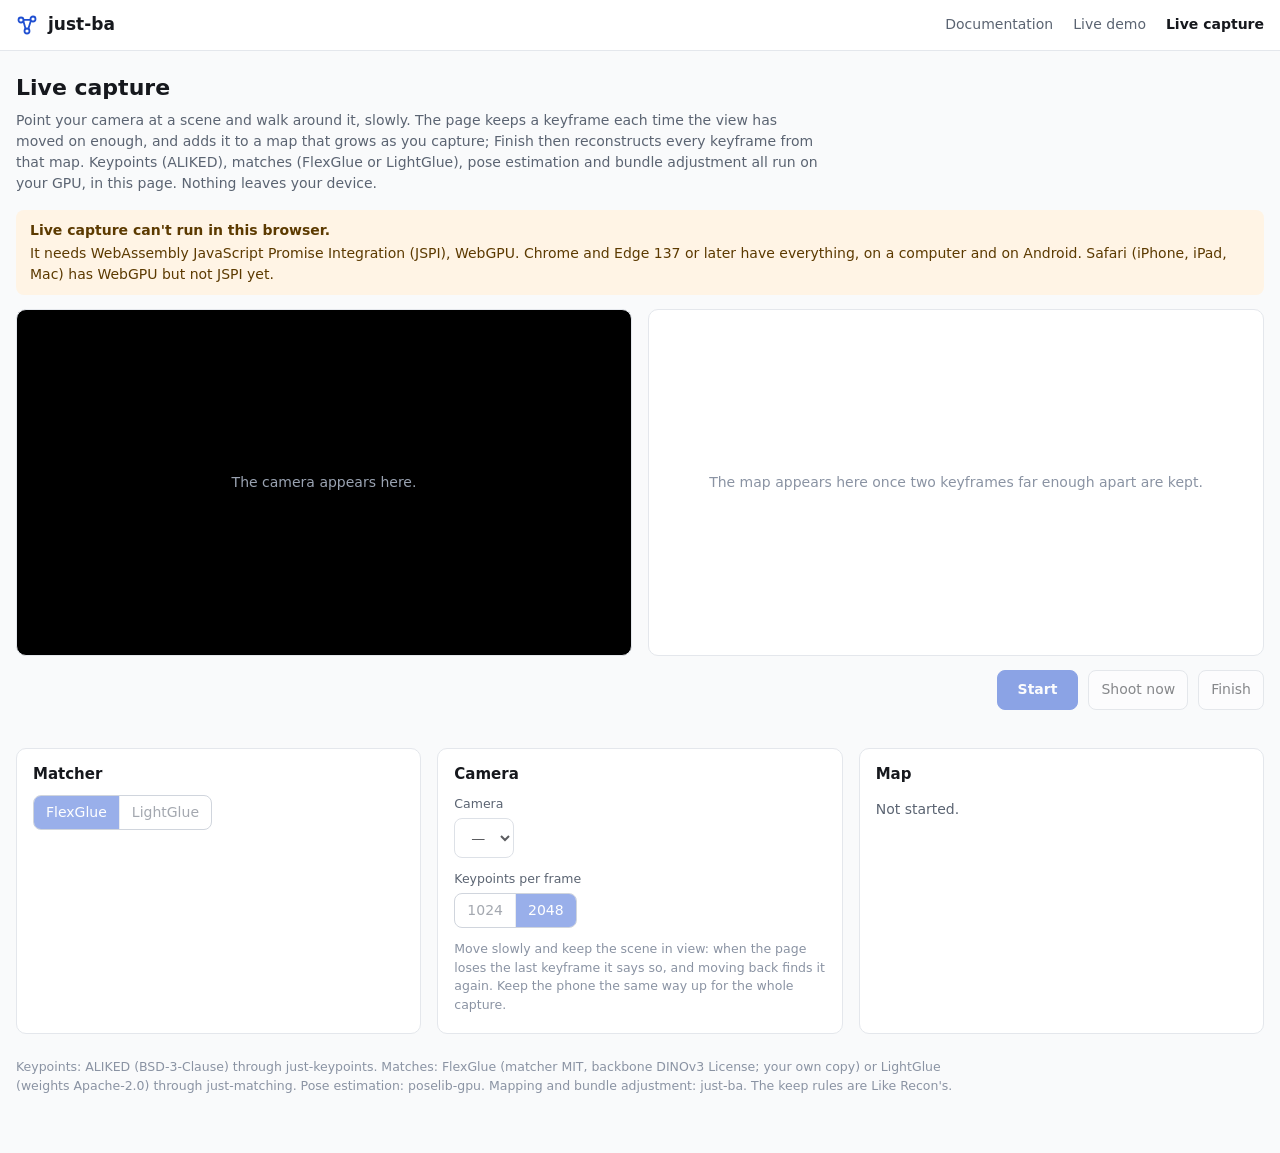
==== demo/web/capture.html @ 09629ef7 "Live capture: the visitor's camera, captured and reconstructed in the browser (D157) A second page b" ====
<!doctype html>
<html lang="en">
<head>
<meta charset="utf-8">
<meta name="viewport" content="width=device-width, initial-scale=1, viewport-fit=cover">
<meta name="color-scheme" content="light dark">
<title>Live capture · just-ba</title>
<meta name="description" content="Point your laptop's or phone's camera at a scene and move around it: the page keeps keyframes as you go and reconstructs them while you capture, on your GPU, in the browser.">
<link rel="modulepreload" href="jba_demo.js">
<style>
  :root {
    --page: #f9fafb; --panel: #ffffff; --text: #16181d; --body: #374151; --muted: #5b6472; --faint: #8a93a3;
    --line: #e4e7ec; --field: #d0d5dd; --empty: #eef0f3; --accent: #1f4fd1; --on-accent: #ffffff;
    --ok: #0f7a4a; --bad: #b42318; --warn-bg: #fff4e5; --warn-text: #5c3a00;
    --view: #ffffff; --point: #6b7280; --cam: #16181d; --cam-new: #d9480f; --kp: #ffd24a; --kp-in: #34d399;
    --sans: Inter, system-ui, -apple-system, "Segoe UI", sans-serif;
    --mono: "IBM Plex Mono", ui-monospace, SFMono-Regular, Menlo, Consolas, monospace;
  }
  @media (prefers-color-scheme: dark) {
    :root {
      --page: #0f1115; --panel: #161a20; --text: #eef0f3; --body: #c9ced6; --muted: #9aa3b2; --faint: #7c8594;
      --line: #262b33; --field: #343b46; --empty: #1c2128; --accent: #7aa2ff; --on-accent: #0f1115;
      --ok: #a5d6a7; --bad: #ff8a80; --warn-bg: #2a1d0c; --warn-text: #f3d9b1;
      --view: #0b0d11; --point: #8a93a3; --cam: #eef0f3; --cam-new: #ff8a50;
    }
  }
  * { box-sizing: border-box; }
  [hidden] { display: none !important; }
  body { margin: 0; background: var(--page); color: var(--body); font: 14px/1.5 var(--sans); }
  a { color: var(--accent); }

  .jb-skip { position: absolute; left: -9999px; top: 8px; z-index: 10; }
  .jb-skip:focus { left: 12px; background: var(--panel); padding: 6px 12px; border-radius: 6px; border: 1px solid var(--line); }
  .jb-top { border-bottom: 1px solid var(--line); background: var(--panel); }
  .jb-top-in { max-width: 1320px; margin: 0 auto; padding: 12px 16px; display: flex; flex-wrap: wrap; align-items: center; gap: 8px 20px; }
  .jb-top a { text-decoration: none; }
  .jb-top a:hover { text-decoration: underline; }
  a.jb-brand { display: flex; align-items: center; gap: 10px; color: var(--text); font-weight: 700; font-size: 17px; }
  a.jb-brand:hover { text-decoration: none; }
  .jb-brand svg { color: var(--accent); }
  .jb-grow { flex: 1 1 40px; }
  a.jb-toplink { font-size: 14px; color: var(--muted); }
  a.jb-toplink[aria-current="page"] { color: var(--text); font-weight: 600; }

  main { max-width: 1320px; margin: 0 auto; padding: 20px 16px 48px; }
  h1 { color: var(--text); font-size: 22px; margin: 0 0 6px; }
  h2 { color: var(--text); font-size: 15px; margin: 0 0 10px; }
  p { margin: 4px 0 10px; }
  .lede { color: var(--muted); max-width: 90ch; margin-bottom: 16px; }
  .notice { background: var(--warn-bg); color: var(--warn-text); border-radius: 8px; padding: 10px 14px; margin: 0 0 14px; }
  .notice strong { display: block; margin-bottom: 2px; }
  .panel { background: var(--panel); border: 1px solid var(--line); border-radius: 10px; padding: 14px 16px; margin-bottom: 16px; }
  .hint { color: var(--faint); font-size: 12.5px; margin: 4px 0 0; }
  .row { display: flex; gap: 8px; flex-wrap: wrap; align-items: center; }
  .muted { color: var(--muted); }
  button, select {
    font: inherit; color: var(--text); background: var(--panel); border: 1px solid var(--field); border-radius: 8px; padding: 7px 12px;
    min-height: 40px;
  }
  button { cursor: pointer; }
  button:hover:not(:disabled) { border-color: var(--faint); }
  button:disabled { opacity: 0.5; cursor: default; }
  button.primary { background: var(--accent); color: var(--on-accent); border-color: var(--accent); font-weight: 600; padding: 7px 20px; }
  .seg { display: inline-flex; border: 1px solid var(--field); border-radius: 8px; overflow: hidden; flex-wrap: wrap; }
  .seg label { padding: 6px 12px; cursor: pointer; border-right: 1px solid var(--field); user-select: none; }
  .seg label:last-child { border-right: 0; }
  .seg input { position: absolute; opacity: 0; pointer-events: none; }
  .seg label:has(input:checked) { background: var(--accent); color: var(--on-accent); }
  .seg label:has(input:disabled) { opacity: 0.45; cursor: default; }
  .seg label:has(input:focus-visible) { outline: 2px solid var(--accent); outline-offset: -2px; }
  .field { margin: 0 0 12px; }
  .field > .label { display: block; color: var(--muted); font-size: 12.5px; margin-bottom: 4px; }
  table { border-collapse: collapse; width: 100%; font-variant-numeric: tabular-nums; }
  td { padding: 4px 8px 4px 0; border-bottom: 1px solid var(--line); }
  td.n { text-align: right; font-family: var(--mono); font-size: 12.5px; color: var(--text); padding-right: 0; }
  tr:last-child td { border-bottom: 0; }
  progress { width: 100%; height: 8px; accent-color: var(--accent); }

  /* Camera and model side by side; on a narrow screen one at a time, under tabs. */
  .stage { display: grid; grid-template-columns: minmax(0, 1fr) minmax(0, 1fr); gap: 16px; align-items: start; }
  .tabs { display: none; margin-bottom: 10px; }
  .pane { position: relative; border: 1px solid var(--line); border-radius: 10px; overflow: hidden; background: #000; }
  .pane.model { background: var(--view); }
  .camera video, .camera canvas.overlay { display: block; width: 100%; height: auto; }
  .camera canvas.overlay { position: absolute; inset: 0; height: 100%; pointer-events: none; }
  .camera .placeholder { aspect-ratio: 16 / 9; display: flex; align-items: center; justify-content: center; color: #9aa3b2; padding: 16px; text-align: center; }
  #view { display: block; width: 100%; aspect-ratio: 16 / 9; touch-action: none; cursor: grab; }
  .chip { position: absolute; left: 10px; top: 10px; padding: 4px 10px; border-radius: 999px; font-size: 13px; font-weight: 600;
          background: rgba(0, 0, 0, 0.62); color: #fff; pointer-events: none; }
  .chip.kept { background: rgba(15, 122, 74, 0.9); }
  .chip.warn { background: rgba(180, 35, 24, 0.88); }
  .meter { position: absolute; left: 10px; right: 10px; bottom: 10px; height: 6px; border-radius: 3px; background: rgba(255, 255, 255, 0.25); pointer-events: none; }
  .meter i { display: block; height: 100%; border-radius: 3px; background: #fff; width: 0; transition: width 0.15s; }
  .meter b { position: absolute; top: -3px; width: 2px; height: 12px; background: var(--kp); }
  .stats { position: absolute; left: 10px; top: 8px; font-size: 12px; color: var(--muted); pointer-events: none; }
  .empty { position: absolute; inset: 0; display: flex; align-items: center; justify-content: center; color: var(--faint); pointer-events: none; padding: 16px; text-align: center; }

  .controls { display: flex; flex-wrap: wrap; align-items: center; gap: 10px; margin: 14px 0; }
  .controls .status { flex: 1 1 240px; color: var(--text); font-weight: 500; }
  .controls .status.error { color: var(--bad); }
  .strip { display: flex; gap: 6px; overflow-x: auto; padding-bottom: 4px; margin-bottom: 16px; min-height: 8px; }
  .strip canvas { flex: 0 0 auto; height: 54px; border-radius: 5px; background: var(--empty); outline: 2px solid transparent; }
  .strip canvas.placed { outline-color: var(--ok); }
  .strip canvas.unplaced { opacity: 0.45; }
  .cols { display: grid; grid-template-columns: repeat(3, minmax(0, 1fr)); gap: 16px; }
  .licence { max-height: 140px; overflow-y: auto; border: 1px solid var(--line); border-radius: 8px; padding: 8px 10px; font-size: 12.5px; color: var(--muted); margin: 8px 0; }
  .drop { border: 1.5px dashed var(--field); border-radius: 8px; padding: 12px; text-align: center; color: var(--faint); font-size: 12.5px; margin-top: 8px; }
  .drop.over { border-color: var(--accent); color: var(--accent); }
  .ok { color: var(--ok); font-weight: 600; }
  .credits { color: var(--faint); font-size: 12.5px; margin-top: 8px; max-width: 120ch; }

  @media (max-width: 1040px) { .cols { grid-template-columns: minmax(0, 1fr) minmax(0, 1fr); } }
  @media (max-width: 760px) {
    main { padding: 12px 12px 120px; }
    h1 { font-size: 19px; }
    .lede { font-size: 13px; }
    .stage { grid-template-columns: minmax(0, 1fr); }
    .tabs { display: inline-flex; }
    .stage[data-tab="camera"] .pane.model, .stage[data-tab="model"] .pane.camera { display: none; }
    #view { aspect-ratio: 3 / 4; }
    .cols { grid-template-columns: minmax(0, 1fr); }
    /* The buttons stay under the thumb. */
    .controls { position: fixed; left: 0; right: 0; bottom: 0; z-index: 5; margin: 0; padding: 10px 12px calc(10px + env(safe-area-inset-bottom));
                background: var(--panel); border-top: 1px solid var(--line); }
    .controls .status { order: -1; flex-basis: 100%; font-size: 13px; }
    .controls button { flex: 1 1 0; min-height: 46px; }
  }
</style>
</head>
<body>
<a class="jb-skip" href="#content">Skip to content</a>
<header class="jb-top">
  <div class="jb-top-in">
    <a class="jb-brand" href="../index.html">
      <svg width="22" height="22" viewBox="0 0 22 22" aria-hidden="true" fill="none" stroke="currentColor" stroke-width="1.8"><circle cx="5" cy="6" r="2.5"></circle><circle cx="17" cy="5" r="2.5"></circle><circle cx="11" cy="17" r="2.5"></circle><path d="M7.3 6.8 9.6 15M14.9 6.6 12.3 15M7.5 5.8h7"></path></svg>
      <span>just-ba</span>
    </a>
    <span class="jb-grow"></span>
    <a class="jb-toplink" href="../index.html">Documentation</a>
    <a class="jb-toplink" href="index.html">Live demo</a>
    <a class="jb-toplink" href="capture.html" aria-current="page">Live capture</a>
  </div>
</header>

<main id="content">
  <h1>Live capture</h1>
  <p class="lede">Point your camera at a scene and walk around it, slowly. The page keeps a keyframe each time the view has
    moved on enough, and adds it to a map that grows as you capture; Finish then reconstructs every keyframe from that
    map. Keypoints (ALIKED), matches (FlexGlue or LightGlue), pose estimation and bundle adjustment all run on your GPU,
    in this page. Nothing leaves your device.</p>
  <div id="unsupported" class="notice" hidden></div>
  <div id="notice" class="notice" hidden></div>

  <div class="seg tabs" id="tabs">
    <label><input type="radio" name="tab" value="camera" checked>Camera</label>
    <label><input type="radio" name="tab" value="model">Model</label>
  </div>
  <div class="stage" id="stage" data-tab="camera">
    <div class="pane camera">
      <video id="video" playsinline muted hidden></video>
      <canvas id="overlay" class="overlay" hidden></canvas>
      <div id="placeholder" class="placeholder">The camera appears here.</div>
      <div id="chip" class="chip" hidden></div>
      <div id="meter" class="meter" hidden title="How much of the last keyframe is still in view; a keyframe is kept near the mark"><i></i><b></b></div>
    </div>
    <div class="pane model">
      <canvas id="view"></canvas>
      <div id="stats" class="stats"></div>
      <div id="empty" class="empty">The map appears here once two keyframes far enough apart are kept.</div>
    </div>
  </div>

  <div class="controls">
    <span id="status" class="status">Loading…</span>
    <button id="start" class="primary" disabled>Start</button>
    <button id="shoot" disabled title="Keep the next frame, whatever the rules say">Shoot now</button>
    <button id="finish" disabled>Finish</button>
    <button id="reset" hidden>New capture</button>
    <button id="download" hidden>Download PLY</button>
  </div>
  <progress id="progress" hidden></progress>
  <div id="strip" class="strip" aria-label="Keyframes"></div>

  <div class="cols">
    <section class="panel" id="weights-panel">
      <h2>Matcher</h2>
      <div class="field">
        <div class="seg" id="matcher">
          <label><input type="radio" name="matcher" value="flexglue">FlexGlue</label>
          <label><input type="radio" name="matcher" value="lightglue">LightGlue</label>
        </div>
        <p class="hint" id="matcher-hint"></p>
      </div>
      <div id="flexglue" hidden>
        <p id="weights-status" class="muted"></p>
        <div id="weights-get" hidden>
          <p>FlexGlue's weights are not served by this page: its backbone is under Meta's DINOv3 License. Download
            <code>flexglue.pth</code> (567 MB) from <a href="https://github.com/cvg/FlexGlue/releases/tag/v0.1" target="_blank" rel="noopener">FlexGlue's release</a>
            and give it to the page below. It is checked, converted to half precision (284 MB) and kept in this browser,
            so it is needed only once.</p>
          <label class="row"><input type="checkbox" id="accept"> I accept the licences below, under which I use FlexGlue's weights.</label>
          <div class="licence">
            <p><strong>DINOv3 License</strong> (Meta), for the backbone: the weights may be used, copied and modified,
              with this agreement passed on to anyone they are given to; research using them must acknowledge them; use
              must comply with trade controls, and not for military, nuclear, espionage or weapons purposes.
              <a href="https://github.com/cvg/FlexGlue/blob/99920296d082c9405ebfd612d674efe288e74881/DINOv3_LICENSE.md" target="_blank" rel="noopener">Read the full licence</a>.</p>
            <p><strong>MIT licence</strong>, for FlexGlue's matcher.
              <a href="https://github.com/cvg/FlexGlue/blob/99920296d082c9405ebfd612d674efe288e74881/LICENSE" target="_blank" rel="noopener">Read it</a>.</p>
          </div>
          <div class="row">
            <button id="pick" disabled>Choose flexglue.pth…</button>
            <input id="file" type="file" accept=".pth" hidden>
          </div>
          <div id="drop" class="drop">Or drop flexglue.pth here.</div>
        </div>
        <div class="row" style="margin-top:8px"><button id="remove" hidden>Remove from this browser</button></div>
      </div>
    </section>

    <section class="panel">
      <h2>Camera</h2>
      <div class="field">
        <span class="label">Camera</span>
        <select id="camera" disabled><option>—</option></select>
      </div>
      <div class="field">
        <span class="label">Keypoints per frame</span>
        <div class="seg">
          <label><input type="radio" name="keypoints" value="1024">1024</label>
          <label><input type="radio" name="keypoints" value="2048">2048</label>
        </div>
      </div>
      <p class="hint">Move slowly and keep the scene in view: when the page loses the last keyframe it says so, and
        moving back finds it again. Keep the phone the same way up for the whole capture.</p>
      <p class="hint" id="gpu-info"></p>
    </section>

    <section class="panel">
      <h2>Map</h2>
      <table id="numbers"><tr><td class="muted">Not started.</td></tr></table>
    </section>
  </div>

  <p class="credits">Keypoints: ALIKED (BSD-3-Clause) through just-keypoints. Matches: FlexGlue (matcher MIT, backbone
    DINOv3 License; your own copy) or LightGlue (weights Apache-2.0) through just-matching. Pose estimation: poselib-gpu.
    Mapping and bundle adjustment: just-ba. The keep rules are Like Recon's.</p>
</main>

<script type="module" src="capture.js"></script>
</body>
</html>
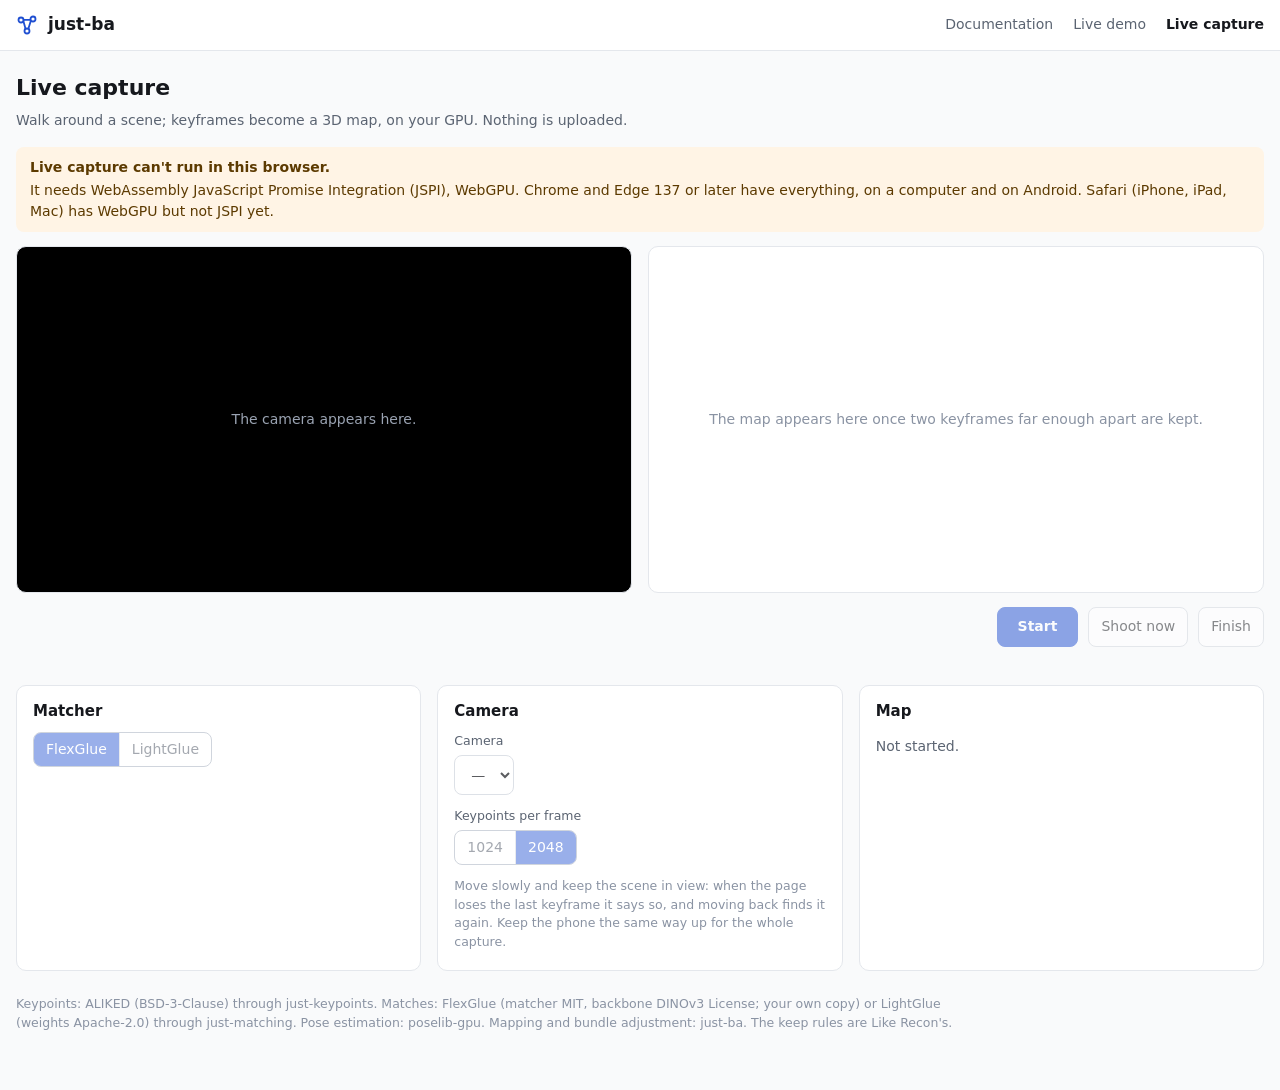
==== commit 743e39e6: "Live capture on phones: 640 px frames, LightGlue at 2 layers live and 5 for the map; one-line intros" ====
--- a/demo/web/capture.html
+++ b/demo/web/capture.html
@@ -112,8 +112,8 @@
   @media (max-width: 1040px) { .cols { grid-template-columns: minmax(0, 1fr) minmax(0, 1fr); } }
   @media (max-width: 760px) {
     main { padding: 12px 12px 120px; }
-    h1 { font-size: 19px; }
-    .lede { font-size: 13px; }
+    h1 { font-size: 18px; margin-bottom: 8px; }
+    .lede { display: none; }
     .stage { grid-template-columns: minmax(0, 1fr); }
     .tabs { display: inline-flex; }
     .stage[data-tab="camera"] .pane.model, .stage[data-tab="model"] .pane.camera { display: none; }
@@ -144,10 +144,7 @@
 
 <main id="content">
   <h1>Live capture</h1>
-  <p class="lede">Point your camera at a scene and walk around it, slowly. The page keeps a keyframe each time the view has
-    moved on enough, and adds it to a map that grows as you capture; Finish then reconstructs every keyframe from that
-    map. Keypoints (ALIKED), matches (FlexGlue or LightGlue), pose estimation and bundle adjustment all run on your GPU,
-    in this page. Nothing leaves your device.</p>
+  <p class="lede">Walk around a scene; keyframes become a 3D map, on your GPU. Nothing is uploaded.</p>
   <div id="unsupported" class="notice" hidden></div>
   <div id="notice" class="notice" hidden></div>
 
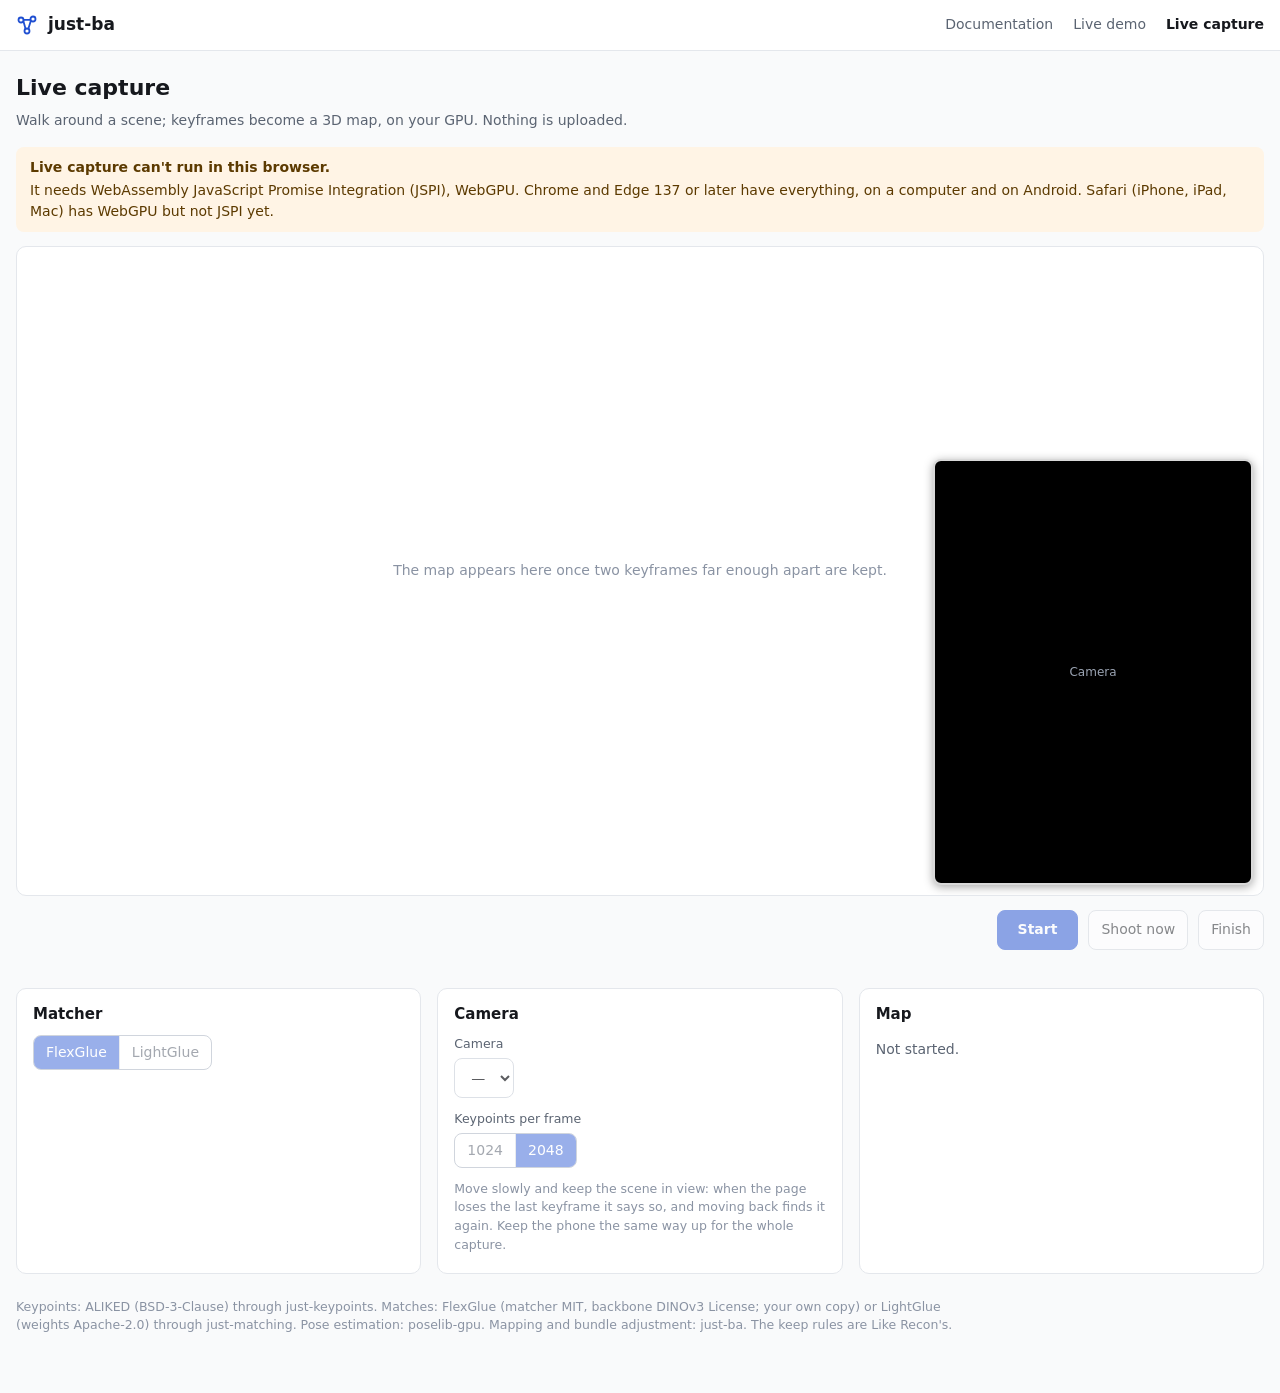
==== commit 67cd228a: "Live capture: the map is the view, the last keyframe in a corner The owner, on a phone: the camera f" ====
--- a/demo/web/capture.html
+++ b/demo/web/capture.html
@@ -76,23 +76,20 @@
   tr:last-child td { border-bottom: 0; }
   progress { width: 100%; height: 8px; accent-color: var(--accent); }
 
-  /* Camera and model side by side; on a narrow screen one at a time, under tabs. */
-  .stage { display: grid; grid-template-columns: minmax(0, 1fr) minmax(0, 1fr); gap: 16px; align-items: start; }
-  .tabs { display: none; margin-bottom: 10px; }
-  .pane { position: relative; border: 1px solid var(--line); border-radius: 10px; overflow: hidden; background: #000; }
-  .pane.model { background: var(--view); }
-  .camera video, .camera canvas.overlay { display: block; width: 100%; height: auto; }
-  .camera canvas.overlay { position: absolute; inset: 0; height: 100%; pointer-events: none; }
-  .camera .placeholder { aspect-ratio: 16 / 9; display: flex; align-items: center; justify-content: center; color: #9aa3b2; padding: 16px; text-align: center; }
-  #view { display: block; width: 100%; aspect-ratio: 16 / 9; touch-action: none; cursor: grab; }
-  .chip { position: absolute; left: 10px; top: 10px; padding: 4px 10px; border-radius: 999px; font-size: 13px; font-weight: 600;
-          background: rgba(0, 0, 0, 0.62); color: #fff; pointer-events: none; }
-  .chip.kept { background: rgba(15, 122, 74, 0.9); }
-  .chip.warn { background: rgba(180, 35, 24, 0.88); }
-  .meter { position: absolute; left: 10px; right: 10px; bottom: 10px; height: 6px; border-radius: 3px; background: rgba(255, 255, 255, 0.25); pointer-events: none; }
-  .meter i { display: block; height: 100%; border-radius: 3px; background: #fff; width: 0; transition: width 0.15s; }
-  .meter b { position: absolute; top: -3px; width: 2px; height: 12px; background: var(--kp); }
-  .stats { position: absolute; left: 10px; top: 8px; font-size: 12px; color: var(--muted); pointer-events: none; }
+  /* The map is the view; a corner shows the last keyframe, with the live camera inset in it. */
+  .stage { position: relative; border: 1px solid var(--line); border-radius: 10px; overflow: hidden; background: var(--view); }
+  #view { display: block; width: 100%; height: min(72vh, 720px); touch-action: none; cursor: grab; }
+  .pip { position: absolute; right: 10px; bottom: 10px; width: min(30%, 320px); border-radius: 8px; overflow: hidden;
+         background: #000; box-shadow: 0 2px 10px rgba(0, 0, 0, 0.35); border: 2px solid rgba(255, 255, 255, 0.85); }
+  .pip canvas, .pip video { display: block; width: 100%; height: auto; }
+  .pip.has-kf video { position: absolute; left: 6px; top: 6px; width: 38%; border-radius: 5px; border: 1.5px solid #fff; }
+  .pip .placeholder { aspect-ratio: 3 / 4; display: flex; align-items: center; justify-content: center; color: #9aa3b2; padding: 10px; text-align: center; font-size: 12px; }
+  .pip.flash { border-color: #34d399; }
+  .chip { position: absolute; left: 10px; top: 10px; padding: 6px 12px; border-radius: 999px; font-size: 14px; font-weight: 600;
+          background: rgba(0, 0, 0, 0.62); color: #fff; pointer-events: none; max-width: calc(100% - 20px); }
+  .chip.kept, .chip.ok { background: rgba(15, 122, 74, 0.9); }
+  .chip.warn { background: rgba(180, 35, 24, 0.9); }
+  .stats { position: absolute; left: 12px; bottom: 10px; max-width: calc(64% - 24px); font-size: 12px; color: var(--muted); pointer-events: none; font-family: var(--mono); }
   .empty { position: absolute; inset: 0; display: flex; align-items: center; justify-content: center; color: var(--faint); pointer-events: none; padding: 16px; text-align: center; }
 
   .controls { display: flex; flex-wrap: wrap; align-items: center; gap: 10px; margin: 14px 0; }
@@ -112,12 +109,11 @@
   @media (max-width: 1040px) { .cols { grid-template-columns: minmax(0, 1fr) minmax(0, 1fr); } }
   @media (max-width: 760px) {
     main { padding: 12px 12px 120px; }
-    h1 { font-size: 18px; margin-bottom: 8px; }
+    h1 { display: none; }
     .lede { display: none; }
-    .stage { grid-template-columns: minmax(0, 1fr); }
-    .tabs { display: inline-flex; }
-    .stage[data-tab="camera"] .pane.model, .stage[data-tab="model"] .pane.camera { display: none; }
-    #view { aspect-ratio: 3 / 4; }
+    /* The map fills the screen above the buttons. */
+    #view { height: calc(100svh - 250px); min-height: 300px; }
+    .pip { width: 34%; }
     .cols { grid-template-columns: minmax(0, 1fr); }
     /* The buttons stay under the thumb. */
     .controls { position: fixed; left: 0; right: 0; bottom: 0; z-index: 5; margin: 0; padding: 10px 12px calc(10px + env(safe-area-inset-bottom));
@@ -148,22 +144,15 @@
   <div id="unsupported" class="notice" hidden></div>
   <div id="notice" class="notice" hidden></div>
 
-  <div class="seg tabs" id="tabs">
-    <label><input type="radio" name="tab" value="camera" checked>Camera</label>
-    <label><input type="radio" name="tab" value="model">Model</label>
-  </div>
-  <div class="stage" id="stage" data-tab="camera">
-    <div class="pane camera">
+  <div class="stage" id="stage">
+    <canvas id="view" aria-label="The map"></canvas>
+    <div id="empty" class="empty">The map appears here once two keyframes far enough apart are kept.</div>
+    <div id="chip" class="chip" hidden></div>
+    <div id="stats" class="stats"></div>
+    <div id="pip" class="pip" title="The last keyframe, and the camera">
+      <canvas id="lastkf" hidden></canvas>
       <video id="video" playsinline muted hidden></video>
-      <canvas id="overlay" class="overlay" hidden></canvas>
-      <div id="placeholder" class="placeholder">The camera appears here.</div>
-      <div id="chip" class="chip" hidden></div>
-      <div id="meter" class="meter" hidden title="How much of the last keyframe is still in view; a keyframe is kept near the mark"><i></i><b></b></div>
-    </div>
-    <div class="pane model">
-      <canvas id="view"></canvas>
-      <div id="stats" class="stats"></div>
-      <div id="empty" class="empty">The map appears here once two keyframes far enough apart are kept.</div>
+      <div id="placeholder" class="placeholder">Camera</div>
     </div>
   </div>
 
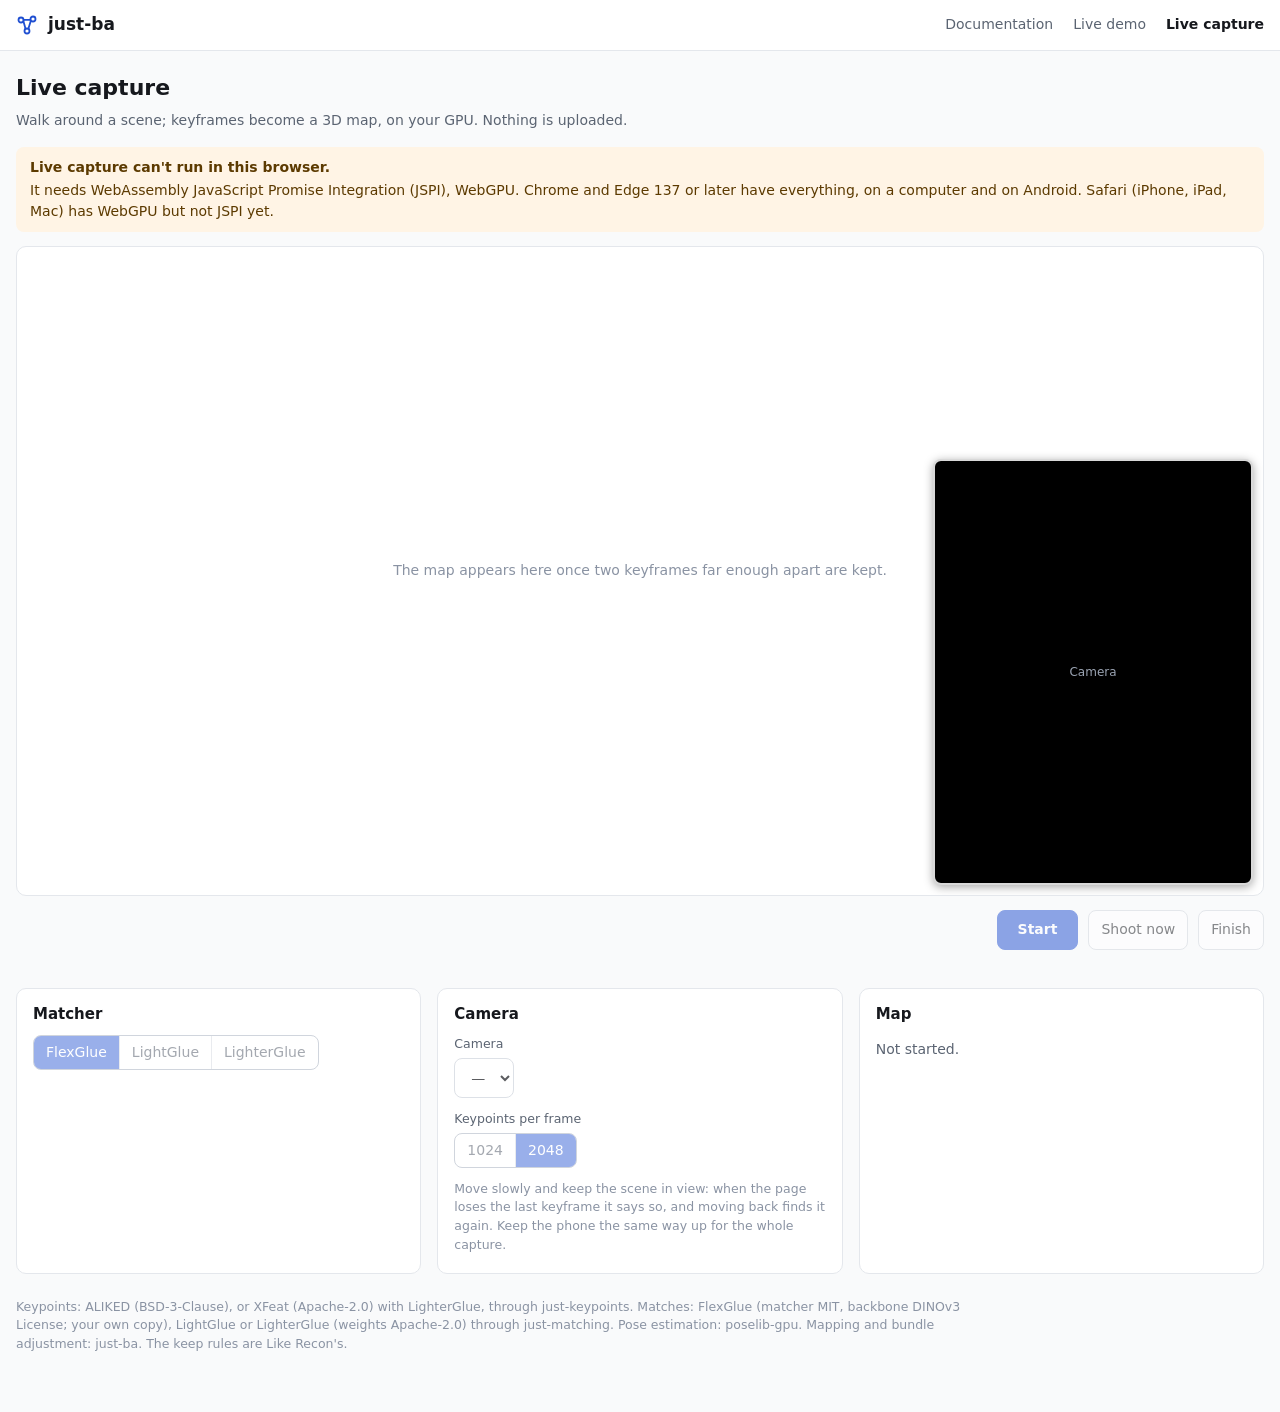
==== commit e3298386: "Demos: XFeat keypoints with LighterGlue (photos and live capture); match modules re-pinned Co-Author" ====
--- a/demo/web/capture.html
+++ b/demo/web/capture.html
@@ -161,6 +161,7 @@
     <button id="start" class="primary" disabled>Start</button>
     <button id="shoot" disabled title="Keep the next frame, whatever the rules say">Shoot now</button>
     <button id="finish" disabled>Finish</button>
+    <button id="again" hidden title="Match the keyframes again with the matcher chosen below, and reconstruct">Reconstruct again</button>
     <button id="reset" hidden>New capture</button>
     <button id="download" hidden>Download PLY</button>
   </div>
@@ -174,6 +175,7 @@
         <div class="seg" id="matcher">
           <label><input type="radio" name="matcher" value="flexglue">FlexGlue</label>
           <label><input type="radio" name="matcher" value="lightglue">LightGlue</label>
+          <label><input type="radio" name="matcher" value="lighterglue">LighterGlue</label>
         </div>
         <p class="hint" id="matcher-hint"></p>
       </div>
@@ -227,8 +229,9 @@
     </section>
   </div>
 
-  <p class="credits">Keypoints: ALIKED (BSD-3-Clause) through just-keypoints. Matches: FlexGlue (matcher MIT, backbone
-    DINOv3 License; your own copy) or LightGlue (weights Apache-2.0) through just-matching. Pose estimation: poselib-gpu.
+  <p class="credits">Keypoints: ALIKED (BSD-3-Clause), or XFeat (Apache-2.0) with LighterGlue, through just-keypoints.
+    Matches: FlexGlue (matcher MIT, backbone DINOv3 License; your own copy), LightGlue or LighterGlue (weights
+    Apache-2.0) through just-matching. Pose estimation: poselib-gpu.
     Mapping and bundle adjustment: just-ba. The keep rules are Like Recon's.</p>
 </main>
 
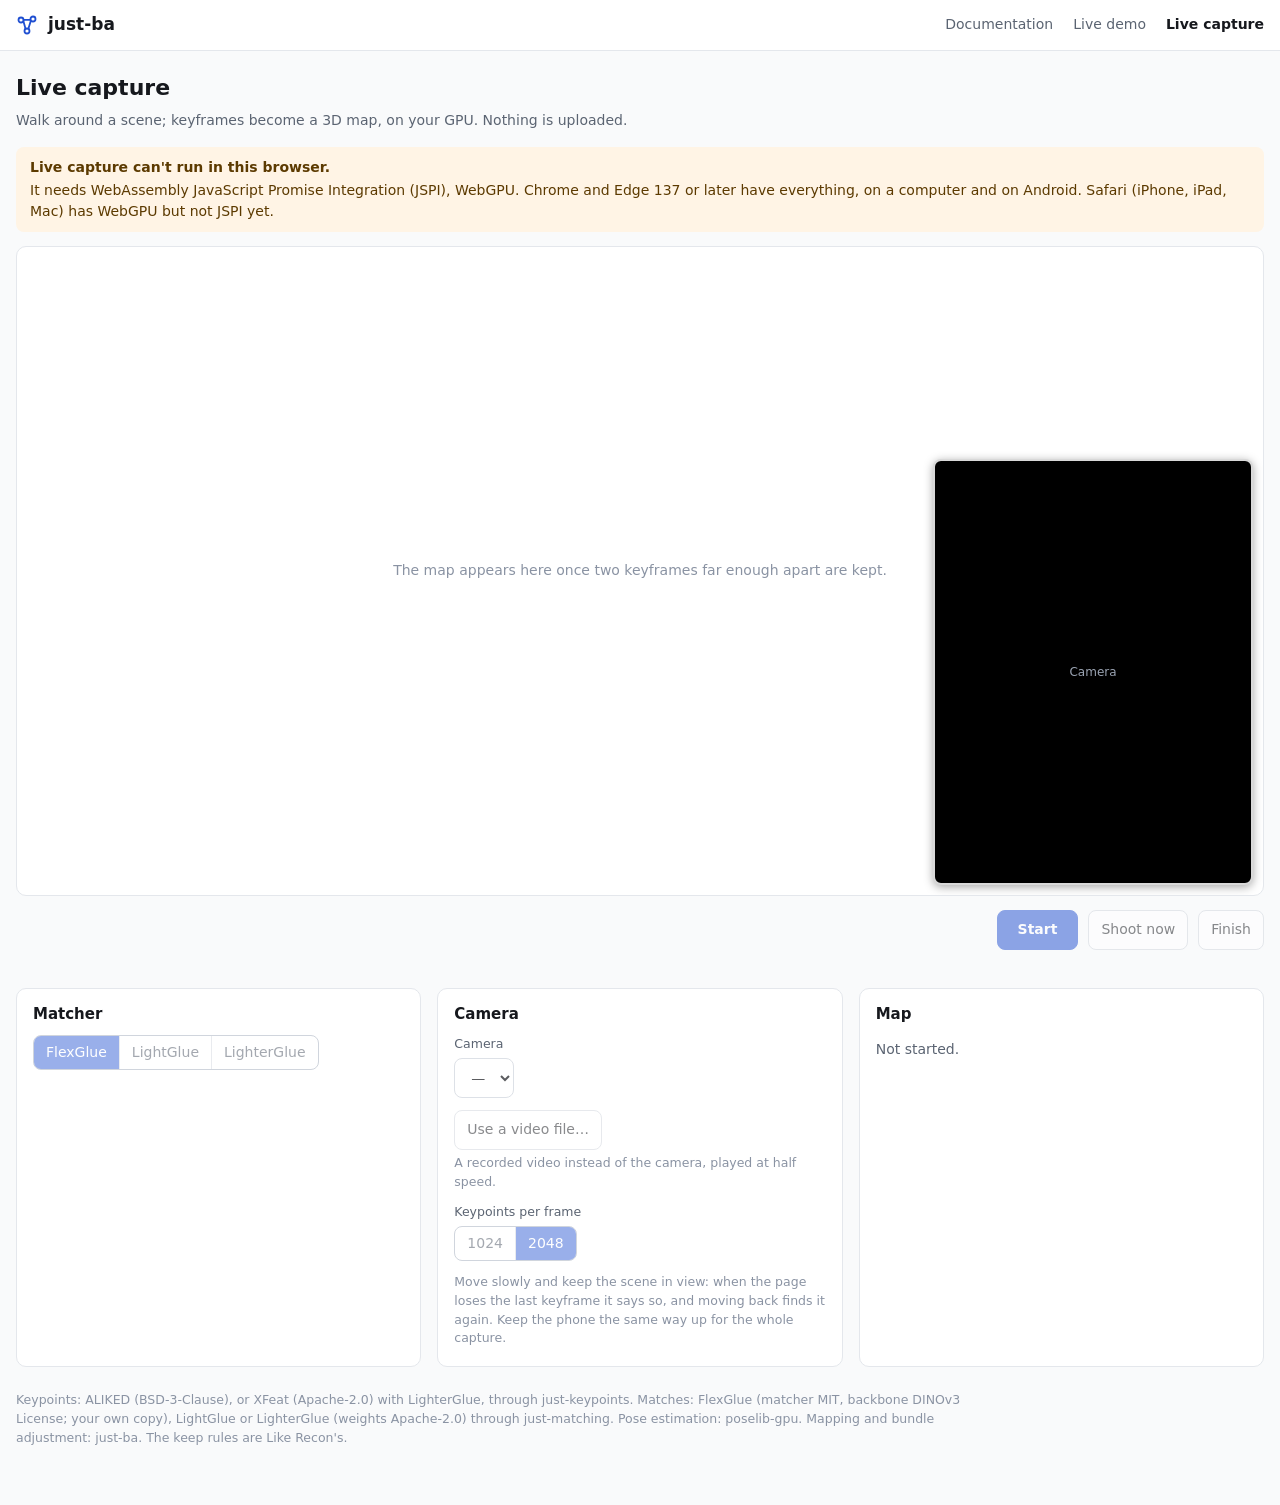
==== commit cf1cc5c7: "Live demo: videos in, a camera per video, per-camera focal search (D167, D168) - The live demo takes" ====
--- a/demo/web/capture.html
+++ b/demo/web/capture.html
@@ -212,6 +212,14 @@
         <select id="camera" disabled><option>—</option></select>
       </div>
       <div class="field">
+        <div class="row">
+          <button id="video-pick">Use a video file…</button>
+          <button id="video-clear" hidden>Use the camera</button>
+          <input id="video-file" type="file" accept="video/*" hidden>
+        </div>
+        <p class="hint" id="video-name">A recorded video instead of the camera, played at half speed.</p>
+      </div>
+      <div class="field">
         <span class="label">Keypoints per frame</span>
         <div class="seg">
           <label><input type="radio" name="keypoints" value="1024">1024</label>
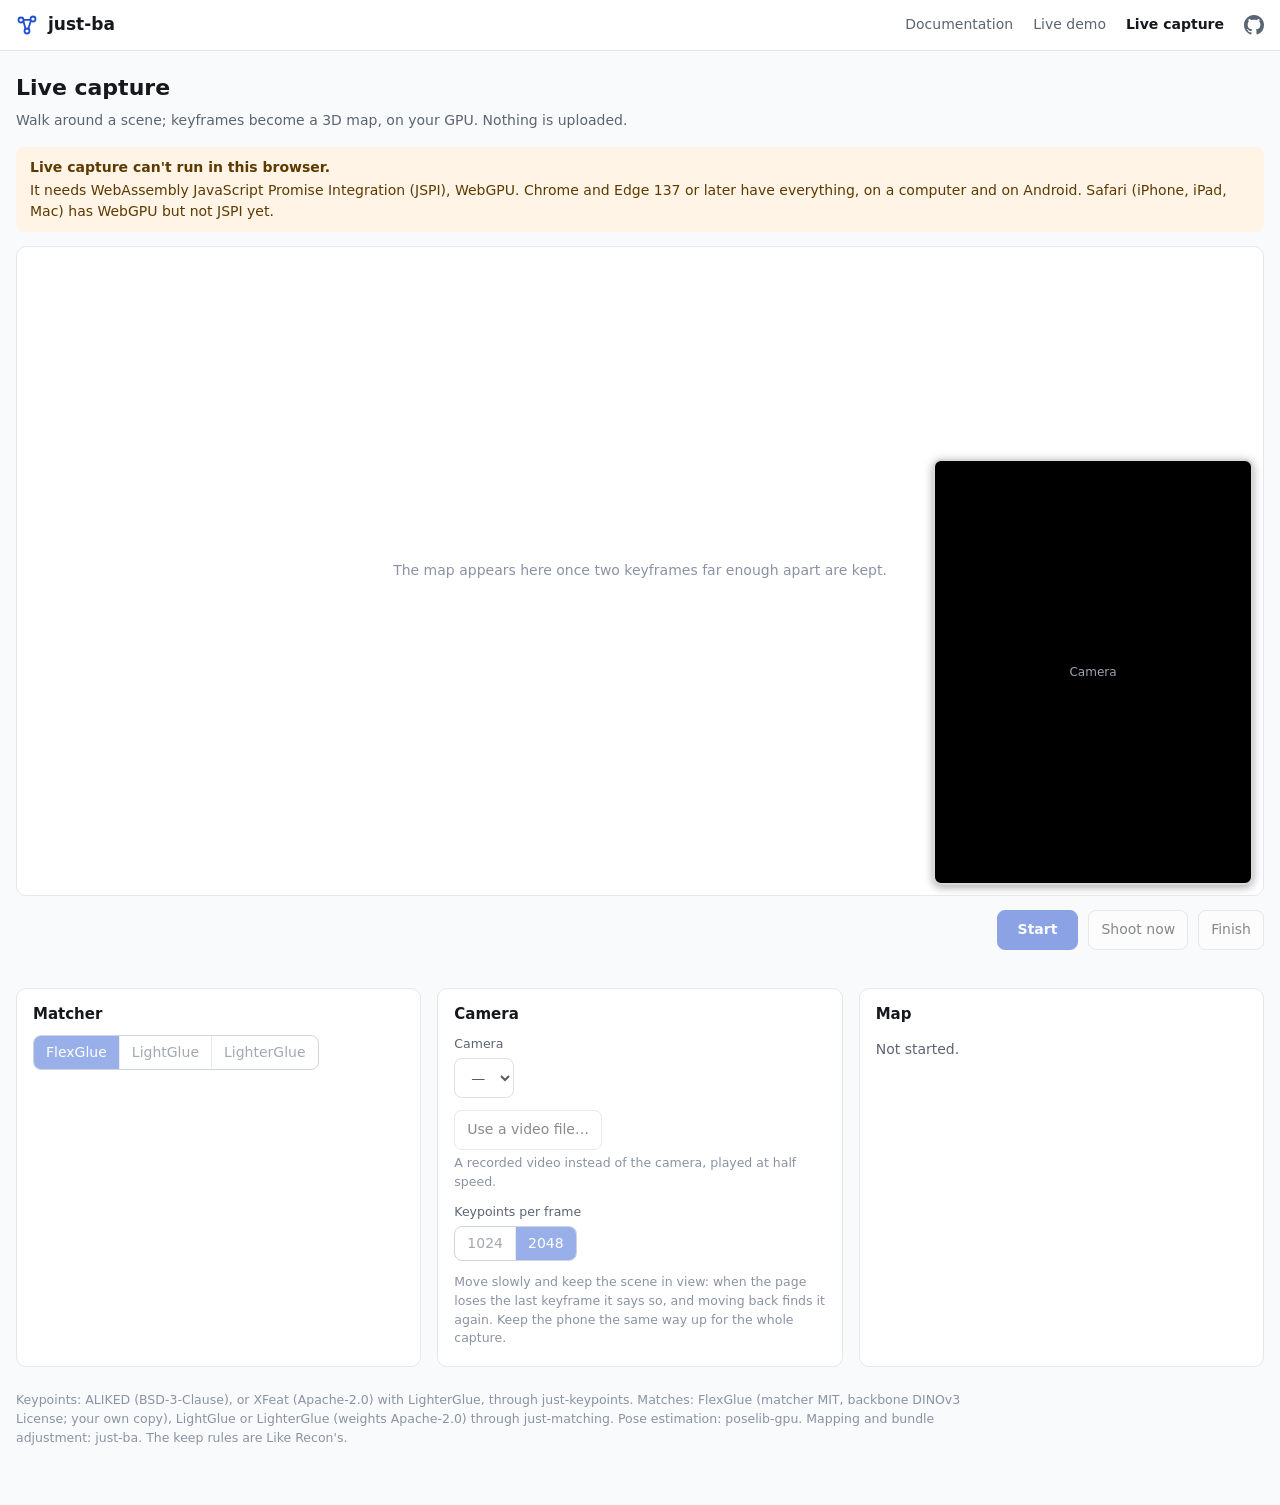
==== commit 28824875: "Docs: show the released version, GitHub link; no release for docs-only pushes The site showed projec" ====
--- a/demo/web/capture.html
+++ b/demo/web/capture.html
@@ -41,6 +41,8 @@
   .jb-grow { flex: 1 1 40px; }
   a.jb-toplink { font-size: 14px; color: var(--muted); }
   a.jb-toplink[aria-current="page"] { color: var(--text); font-weight: 600; }
+  a.jb-gh, a.jb-gh:visited { display: inline-flex; align-items: center; color: var(--muted); }
+  .jb-top a.jb-gh:hover { text-decoration: none; color: var(--text); }
 
   main { max-width: 1320px; margin: 0 auto; padding: 20px 16px 48px; }
   h1 { color: var(--text); font-size: 22px; margin: 0 0 6px; }
@@ -135,6 +137,7 @@
     <a class="jb-toplink" href="../index.html">Documentation</a>
     <a class="jb-toplink" href="index.html">Live demo</a>
     <a class="jb-toplink" href="capture.html" aria-current="page">Live capture</a>
+    <a class="jb-toplink jb-gh" href="https://github.com/manlito/just-ba" title="just-ba on GitHub" aria-label="just-ba on GitHub"><svg width="20" height="20" viewBox="0 0 16 16" aria-hidden="true" fill="currentColor"><path d="M8 0C3.58 0 0 3.58 0 8c0 3.54 2.29 6.53 5.47 7.59.4.07.55-.17.55-.38 0-.19-.01-.82-.01-1.49-2.01.37-2.53-.49-2.69-.94-.09-.23-.48-.94-.82-1.13-.28-.15-.68-.52-.01-.53.63-.01 1.08.58 1.23.82.72 1.21 1.87.87 2.33.66.07-.52.28-.87.51-1.07-1.78-.2-3.64-.89-3.64-3.95 0-.87.31-1.59.82-2.15-.08-.2-.36-1.02.08-2.12 0 0 .67-.21 2.2.82.64-.18 1.32-.27 2-.27.68 0 1.36.09 2 .27 1.53-1.04 2.2-.82 2.2-.82.44 1.1.16 1.92.08 2.12.51.56.82 1.27.82 2.15 0 3.07-1.87 3.75-3.65 3.95.29.25.54.73.54 1.48 0 1.07-.01 1.93-.01 2.2 0 .21.15.46.55.38A8.013 8.013 0 0016 8c0-4.42-3.58-8-8-8z"></path></svg></a>
   </div>
 </header>
 
